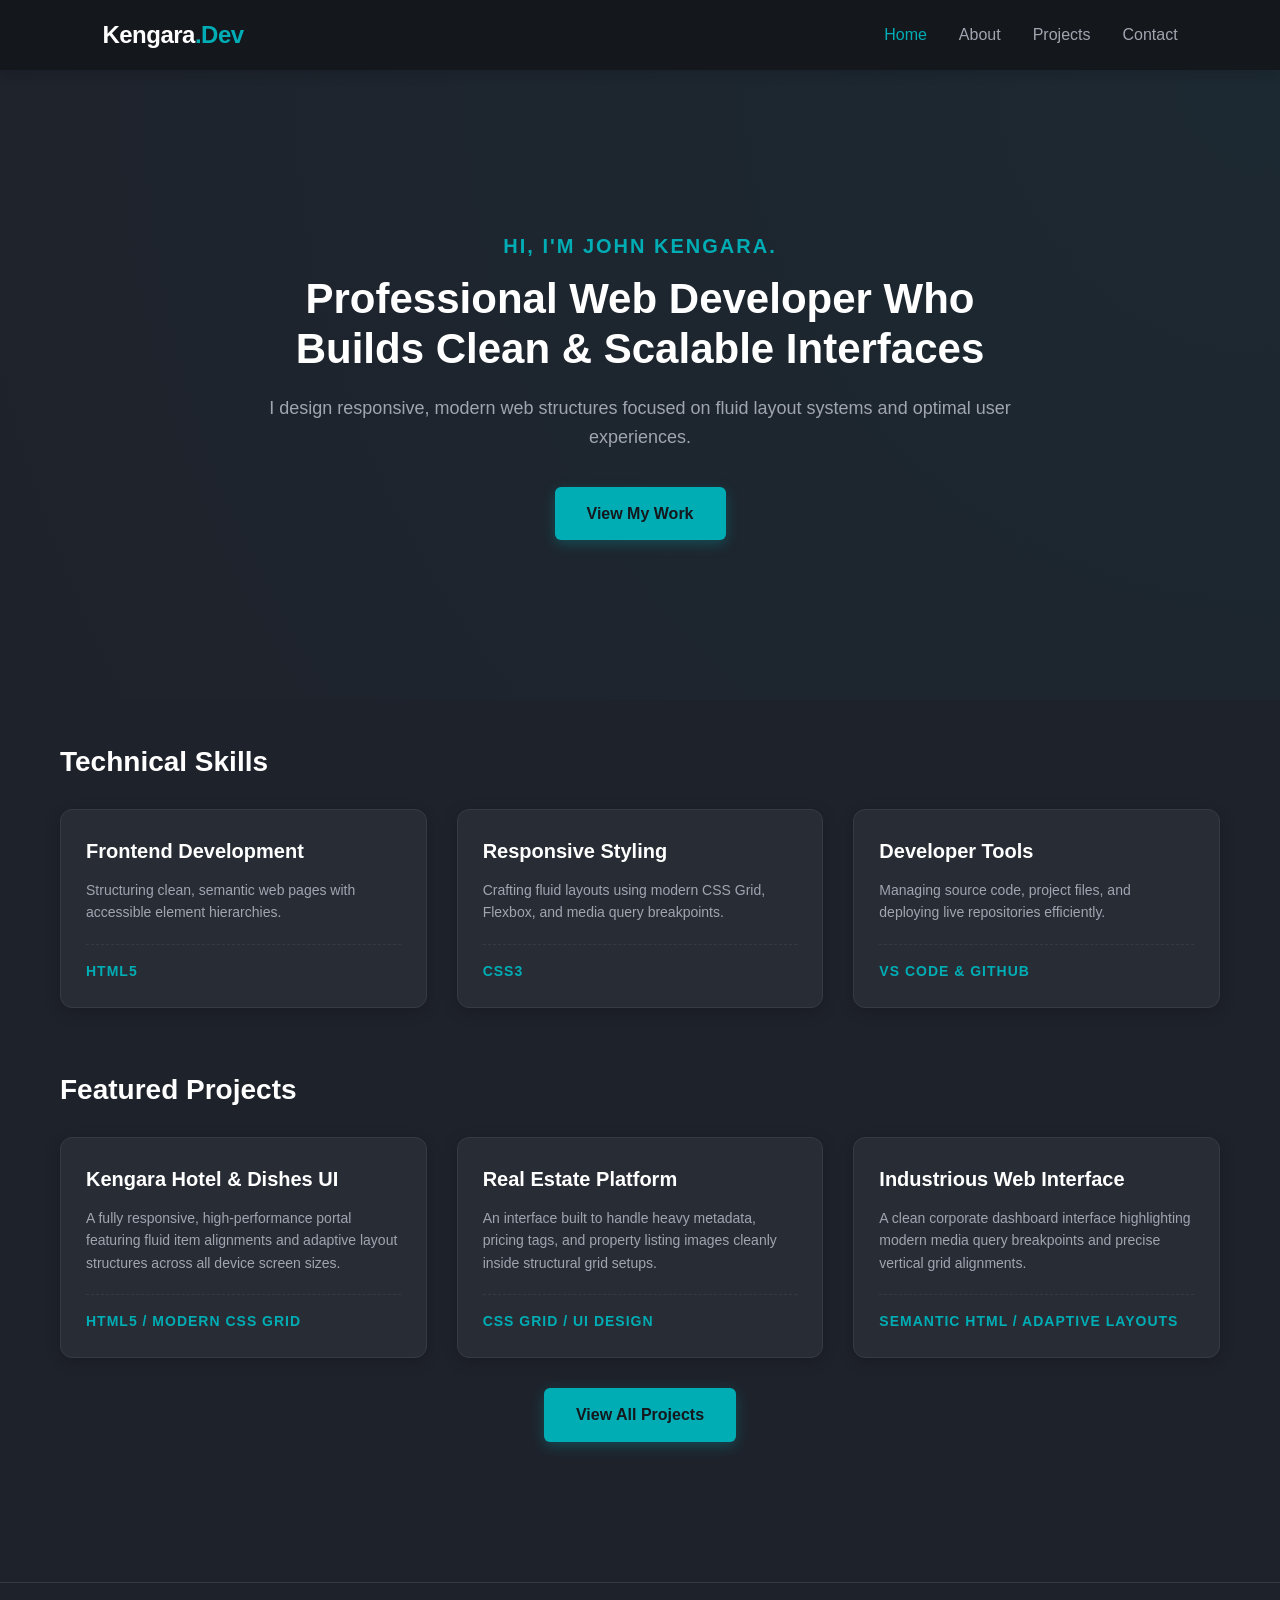
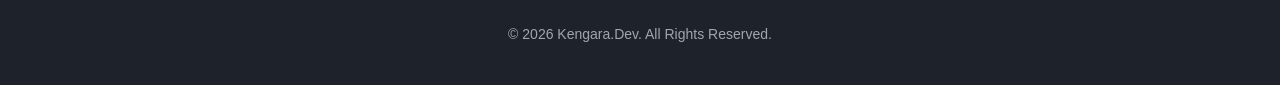
==== index.html @ b73ce6e4 "first commit" ====
<!DOCTYPE html>
<html lang="en">
<head>
    <meta charset="UTF-8">
    <meta name="viewport" content="width=device-width, initial-scale=1.0">
    <title>Kengara | Professional Web Developer</title>
    <link rel="stylesheet" href="style.css">
</head>
<body>

    <header class="navbar">
        <div class="logo">Kengara<span>.Dev</span></div>
        <nav>
            <ul class="navmenu">
                <li><a href="index.html" class="active">Home</a></li>
                <li><a href="about.html">About</a></li>
                <li><a href="projects.html">Projects</a></li>
                <li><a href="contact.html">Contact</a></li>
            </ul>
        </nav>
    </header>


    <section class="hero">
        <div class="herocontent">
            <h1>Hi, I'm John Kengara.</h1>
            <h2>Professional Web Developer Who Builds Clean & Scalable Interfaces</h2>
            <p>I design responsive, modern web structures focused on fluid layout systems and optimal user experiences.</p>
            <a href="projects.html" class="ctabtn">View My Work</a>
        </div>
    </section>


    <main class="portfolio-container">


        <section class="portfolio-section">
            <h2 class="sectiontitle">Technical Skills</h2>
            
            <div class="skills-grid">
                

                <div class="skill-card">
                    <div class="card-info">
                        <h3 class="skill-name">Frontend Development</h3>
                        <p class="skill-desc">Structuring clean, semantic web pages with accessible element hierarchies.</p>
                        <span class="skill-tech">HTML5</span>
                    </div>
                </div>


                <div class="skill-card">
                    <div class="card-info">
                        <h3 class="skill-name">Responsive Styling</h3>
                        <p class="skill-desc">Crafting fluid layouts using modern CSS Grid, Flexbox, and media query breakpoints.</p>
                        <span class="skill-tech">CSS3</span>
                    </div>
                </div>


                <div class="skill-card">
                    <div class="card-info">
                        <h3 class="skill-name">Developer Tools</h3>
                        <p class="skill-desc">Managing source code, project files, and deploying live repositories efficiently.</p>
                        <span class="skill-tech">VS Code & GitHub</span>
                    </div>
                </div>

            </div>
         </section> 

        <section class="portfolio-section">
            <h2 class="sectiontitle">Featured Projects</h2>
            
            <div class="projects-grid">
                
                <div class="project-card">
                    <div class="card-info">
                        <h3 class="project-title">Kengara Hotel & Dishes UI</h3>
                        <p class="project-desc">A fully responsive, high-performance portal featuring fluid item alignments and adaptive layout structures across all device screen sizes.</p>
                        <span class="project-tech">HTML5 / Modern CSS Grid</span>
                    </div>
                </div>

                <div class="project-card">
                    <div class="card-info">
                        <h3 class="project-title">Real Estate Platform</h3>
                        <p class="project-desc">An interface built to handle heavy metadata, pricing tags, and property listing images cleanly inside structural grid setups.</p>
                        <span class="project-tech">CSS Grid / UI Design</span>
                    </div>
                </div>

                <div class="project-card">
                    <div class="card-info">
                        <h3 class="project-title">Industrious Web Interface</h3>
                        <p class="project-desc">A clean corporate dashboard interface highlighting modern media query breakpoints and precise vertical grid alignments.</p>
                        <span class="project-tech">Semantic HTML / Adaptive Layouts</span>
                    </div>
                </div>

            </div> 
            
            <div style="margin-top: 30px; text-align: center;">
                <a href="projects.html" class="ctabtn">View All Projects</a>
            </div>
        </section>


    </main> 


    <footer class="footer">
        <p>&copy; 2026 Kengara.Dev. All Rights Reserved.</p>
    </footer>

</body>
</html>
---- style.css ----
* {
    margin: 0;
    padding: 0;
    box-sizing: border-box;
    font-family: 'Segoe UI', Tahoma, Geneva, Verdana, sans-serif;
}
body {
    background-color: #1e222b; 
    color: #e1e4e8;       
    line-height: 1.6;
    padding-top: 70px;        
}
.navbar {
    position: fixed;
    top: 0;
    left: 0;
    width: 100%;
    height: 70px;
    background-color: #14171c;
    display: flex;
    justify-content: space-between;
    align-items: center;
    padding: 0 8%;
    box-shadow: 0 4px 12px rgba(0, 0, 0, 0.15);
    z-index: 1000;
}
.logo {
    font-size: 24px;
    font-weight: 700;
    color: #ffffff;
    letter-spacing: -0.5px;
}

.logo span {
    color: #00adb5; 
}
.navmenu {
    display: flex;
    list-style: none;
    gap: 32px;
}
.navmenu a {
    text-decoration: none;
    color: #a0a5b0;
    font-weight: 500;
    font-size: 16px;
    transition: color 0.3s ease; 
}
.navmenu a:hover,
.navmenu a.active {
    color: #00adb5; 
}
.hero {
    min-height: 70vh;
    display: flex;
    align-items: center;
    justify-content: center;
    padding: 60px 20px;
    background: radial-gradient(circle at top right, rgba(0, 173, 181, 0.05), transparent); 
    text-align: center;
}
.herocontent {
    max-width: 800px;
}
.herocontent h1 {
    font-size: 20px;
    color: #00adb5;
    font-weight: 600;
    text-transform: uppercase;
    letter-spacing: 2px;
    margin-bottom: 12px;
}
.herocontent h2 {
    font-size: 42px;
    color: #ffffff;
    font-weight: 700;
    line-height: 1.2;
    margin-bottom: 20px;
}
.herocontent p {
    font-size: 18px;
    color: #a0a5b0;
    margin-bottom: 35px;
    font-weight: 300;
}
.ctabtn {
    display: inline-block;
    text-decoration: none;
    background-color: #00adb5;
    color: #14171c;
    padding: 14px 32px;
    font-size: 16px;
    font-weight: 600;
    border-radius: 6px;
    box-shadow: 0 4px 14px rgba(0, 173, 181, 0.3);
    transition: transform 0.2s ease, background-color 0.2s ease, box-shadow 0.2s ease;
}
.ctabtn:hover {
    background-color: #00cfd8;
    transform: translateY(-2px);
    box-shadow: 0 6px 20px rgba(0, 173, 181, 0.4);
}
.portfolio-container {
    max-width: 1200px;
    margin: 0 auto;
    padding: 40px 20px;
}
.portfolio-section {
    margin-bottom: 60px;
}
.sectiontitle {
    font-size: 28px;
    color: #ffffff;
    margin-bottom: 24px;
    position: relative;
    font-weight: 600;
}
.skills-grid,
.projects-grid {
    display: grid;
    grid-template-columns: repeat(auto-fit, minmax(300px, 1fr)); 
    gap: 30px;
}
.skill-card,
.project-card {
    background-color: #282c34; 
    border: 1px solid #353b45;
    border-radius: 12px;
    overflow: hidden;
    box-shadow: 0 4px 15px rgba(0,0,0,0.2);
    transition: transform 0.3s ease, box-shadow 0.3s ease; 
    display: flex; 
    flex-direction: column;
}
.skill-card:hover,
.project-card:hover {
    transform: translateY(-5px);  
    box-shadow: 0 12px 24px rgba(0, 173, 181, 0.15); 
}

.card-info {
    padding: 25px;
    display: flex;
    flex-direction: column;
    flex-grow: 1;
}
.skill-name,
.project-title {
    font-size: 20px;
    font-weight: 600;
    color: #ffffff;
    margin-bottom: 12px;
}
.skill-desc,
.project-desc {
    font-size: 14px;
    color: #a0a5b0;
    margin-bottom: 20px;
    flex-grow: 1;
}
.skill-tech,
.project-tech {
    display: inline-block;   
    font-size: 14px;
    font-weight: 700;
    color: #00adb5; 
    text-transform: uppercase;
    letter-spacing: 1px;
    border-top: 1px dashed #353b45;
    padding-top: 15px;
    margin-top: auto;         
    width: 100%;            
}
.footer {
    text-align: center;
    padding: 40px 20px;
    color: #a0a5b0;
    font-size: 14px;
    border-top: 1px solid #353b45;
    margin-top: 40px;
}
/* ==========================================
   CONTACT FORM STYLING
   ========================================== */
.contact-container {
    max-width: 600px;
    margin: 0 auto;
    background-color: #282c34;
    border: 1px solid #353b45;
    border-radius: 12px;
    padding: 30px;
    box-shadow: 0 4px 15px rgba(0,0,0,0.2);
}

.form-group {
    margin-bottom: 20px;
}

.form-group label {
    display: block;
    color: #ffffff;
    font-size: 14px;
    font-weight: 600;
    margin-bottom: 8px;
}

.form-group input,
.form-group textarea {
    width: 100%;
    padding: 12px;
    background-color: #1e222b;
    border: 1px solid #353b45;
    border-radius: 6px;
    color: #e1e4e8;
    font-size: 15px;
    transition: border-color 0.3s ease;
}

.form-group input:focus,
.form-group textarea:focus {
    outline: none;
    border-color: #00adb5;
}

.submit-btn {
    width: 100%;
    background-color: #00adb5;
    color: #14171c;
    border: none;
    padding: 14px;
    font-size: 16px;
    font-weight: 600;
    border-radius: 6px;
    cursor: pointer;
    box-shadow: 0 4px 14px rgba(0, 173, 181, 0.3);
    transition: transform 0.2s ease, background-color 0.2s ease;
}

.submit-btn:hover {
    background-color: #00cfd8;
    transform: translateY(-2px);
}

.social-links-container {
    text-align: center;
    margin-top: 40px;
}

.social-links-container a {
    color: #00adb5;
    text-decoration: none;
    margin: 0 15px;
    font-weight: 600;
    transition: color 0.3s ease;
}

.social-links-container a:hover {
    color: #00cfd8;
}
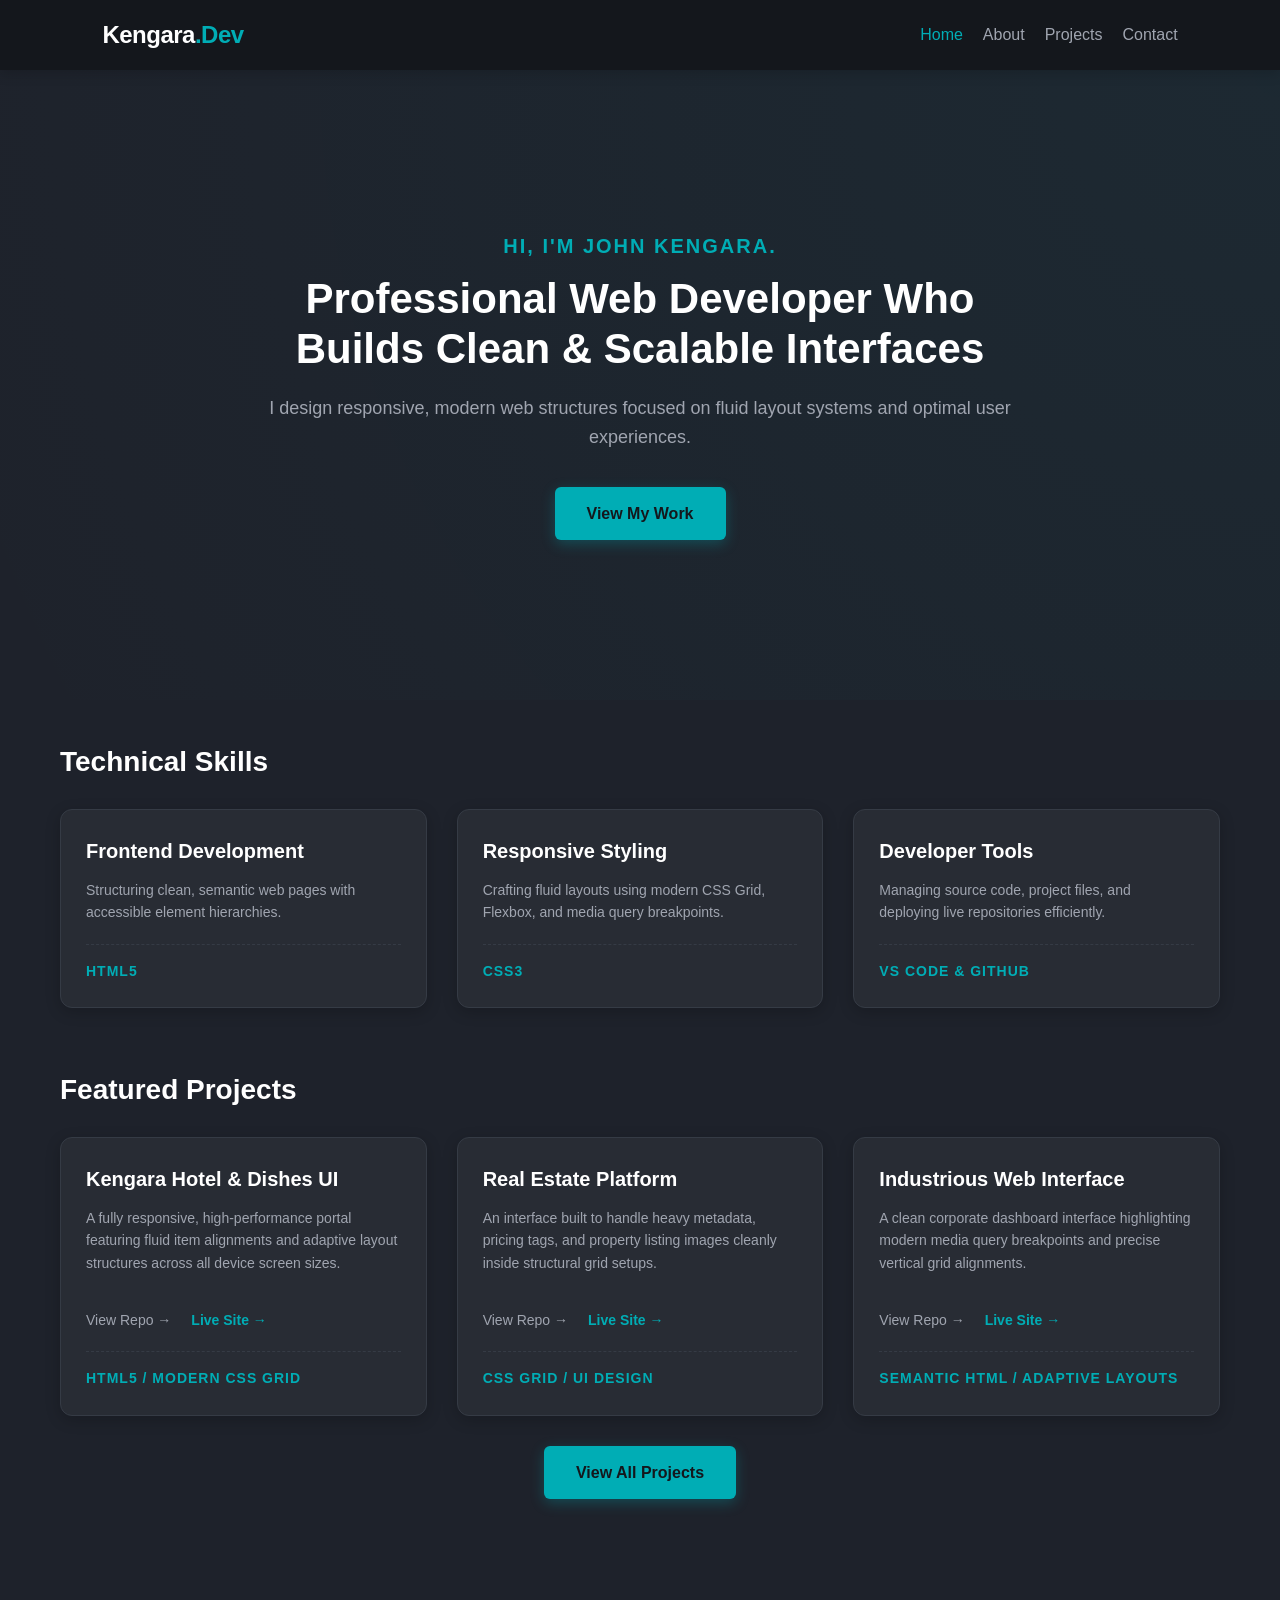
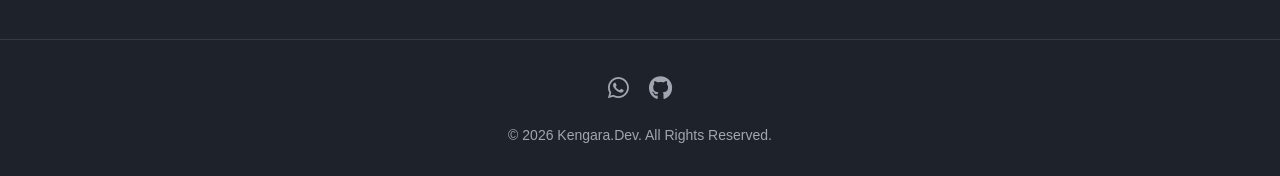
==== commit 0f8c096b: "feat: complete project live links and structural footer icons" ====
--- a/index.html
+++ b/index.html
@@ -5,6 +5,7 @@
     <meta name="viewport" content="width=device-width, initial-scale=1.0">
     <title>Kengara | Professional Web Developer</title>
     <link rel="stylesheet" href="style.css">
+    <link rel="stylesheet" href="https://cdnjs.cloudflare.com/ajax/libs/font-awesome/6.4.2/css/all.min.css">
 </head>
 <body>
 
@@ -20,7 +21,6 @@
         </nav>
     </header>
 
-
     <section class="hero">
         <div class="herocontent">
             <h1>Hi, I'm John Kengara.</h1>
@@ -30,16 +30,12 @@
         </div>
     </section>
 
-
     <main class="portfolio-container">
-
 
         <section class="portfolio-section">
             <h2 class="sectiontitle">Technical Skills</h2>
             
             <div class="skills-grid">
-                
-
                 <div class="skill-card">
                     <div class="card-info">
                         <h3 class="skill-name">Frontend Development</h3>
@@ -47,7 +43,6 @@
                         <span class="skill-tech">HTML5</span>
                     </div>
                 </div>
-
 
                 <div class="skill-card">
                     <div class="card-info">
@@ -57,7 +52,6 @@
                     </div>
                 </div>
 
-
                 <div class="skill-card">
                     <div class="card-info">
                         <h3 class="skill-name">Developer Tools</h3>
@@ -65,7 +59,6 @@
                         <span class="skill-tech">VS Code & GitHub</span>
                     </div>
                 </div>
-
             </div>
          </section> 
 
@@ -78,6 +71,10 @@
                     <div class="card-info">
                         <h3 class="project-title">Kengara Hotel & Dishes UI</h3>
                         <p class="project-desc">A fully responsive, high-performance portal featuring fluid item alignments and adaptive layout structures across all device screen sizes.</p>
+                        <div style="margin-top: 15px; margin-bottom: 20px; display: flex; gap: 20px;">
+                            <a href="https://github.com/Kengaraa/HOTEL" target="_blank" style="color: #a0a5b0; text-decoration: none; font-size: 14px; font-weight: 500;">View Repo &rarr;</a>
+                            <a href="https://kengaraa.github.io/HOTEL/" target="_blank" style="color: #00adb5; text-decoration: none; font-weight: 600; font-size: 14px;">Live Site &rarr;</a>
+                        </div>
                         <span class="project-tech">HTML5 / Modern CSS Grid</span>
                     </div>
                 </div>
@@ -86,6 +83,10 @@
                     <div class="card-info">
                         <h3 class="project-title">Real Estate Platform</h3>
                         <p class="project-desc">An interface built to handle heavy metadata, pricing tags, and property listing images cleanly inside structural grid setups.</p>
+                        <div style="margin-top: 15px; margin-bottom: 20px; display: flex; gap: 20px;">
+                            <a href="https://github.com/Kengaraa/REAL-ESTATE" target="_blank" style="color: #a0a5b0; text-decoration: none; font-size: 14px; font-weight: 500;">View Repo &rarr;</a>
+                            <a href="https://kengaraa.github.io/REAL-ESTATE/" target="_blank" style="color: #00adb5; text-decoration: none; font-weight: 600; font-size: 14px;">Live Site &rarr;</a>
+                        </div>
                         <span class="project-tech">CSS Grid / UI Design</span>
                     </div>
                 </div>
@@ -94,6 +95,10 @@
                     <div class="card-info">
                         <h3 class="project-title">Industrious Web Interface</h3>
                         <p class="project-desc">A clean corporate dashboard interface highlighting modern media query breakpoints and precise vertical grid alignments.</p>
+                        <div style="margin-top: 15px; margin-bottom: 20px; display: flex; gap: 20px;">
+                            <a href="https://github.com/Kengaraa/Industrious" target="_blank" style="color: #a0a5b0; text-decoration: none; font-size: 14px; font-weight: 500;">View Repo &rarr;</a>
+                            <a href="https://kengaraa.github.io/Industrious/" target="_blank" style="color: #00adb5; text-decoration: none; font-weight: 600; font-size: 14px;">Live Site &rarr;</a>
+                        </div>
                         <span class="project-tech">Semantic HTML / Adaptive Layouts</span>
                     </div>
                 </div>
@@ -105,11 +110,17 @@
             </div>
         </section>
 
-
     </main> 
 
-
     <footer class="footer">
+        <div class="footer-socials">
+            <a href="https://wa.me/254743986398" target="_blank" aria-label="WhatsApp">
+                <i class="fa-brands fa-whatsapp"></i>
+            </a>
+            <a href="https://github.com/Kengaraa" target="_blank" aria-label="GitHub">
+                <i class="fa-brands fa-github"></i>
+            </a>
+        </div>
         <p>&copy; 2026 Kengara.Dev. All Rights Reserved.</p>
     </footer>
 
--- a/style.css
+++ b/style.css
@@ -173,15 +173,34 @@
 }
 .footer {
     text-align: center;
-    padding: 40px 20px;
+    padding: 30px 20px;
     color: #a0a5b0;
     font-size: 14px;
     border-top: 1px solid #353b45;
     margin-top: 40px;
-}
-/* ==========================================
-   CONTACT FORM STYLING
-   ========================================== */
+    display: flex;
+    flex-direction: column;
+    align-items: center;
+    gap: 15px;
+}
+
+.footer-socials {
+    display: flex;
+    gap: 20px;
+}
+.footer-socials a {
+    color: #a0a5b0;
+    font-size: 24px; 
+    text-decoration: none;
+    transition: color 0.3s ease, transform 0.2s ease;
+    display: inline-block;
+}
+
+.footer-socials a:hover {
+    color: #00adb5;
+    transform: translateY(-3px); 
+}
+
 .contact-container {
     max-width: 600px;
     margin: 0 auto;
@@ -256,4 +275,50 @@
 
 .social-links-container a:hover {
     color: #00cfd8;
+}
+.navmenu {
+    display: flex;
+    list-style: none;
+    gap: 20px;
+}
+@media (max-width: 768px) {
+    body {
+        padding-top: 120px; 
+    }
+
+    .navbar {
+        flex-direction: column;
+        align-items: center;
+        text-align: center;
+        padding: 15px 15px;
+        gap: 10px; 
+        height: auto; /* Change from 70px to auto so it fits both rows perfectly */
+    }
+
+    .navmenu {
+        flex-direction: row; 
+        flex-wrap: wrap; 
+        justify-content: center;
+        gap: 15px;
+        margin: 0;
+        padding: 0;
+        width: 100%;
+    }
+    
+    .hero {
+        padding: 40px 15px;
+        min-height: auto;
+    }
+
+    .herocontent h1 {
+        font-size: 14px; /* Fixes uppercase headline size on small screens */
+    }
+
+    .herocontent h2 {
+        font-size: 28px !important; /* Prevents huge text from clipping on small screens */
+    }
+
+    .skills-grid, .projects-grid {
+        grid-template-columns: 1fr !important;
+    }
 }
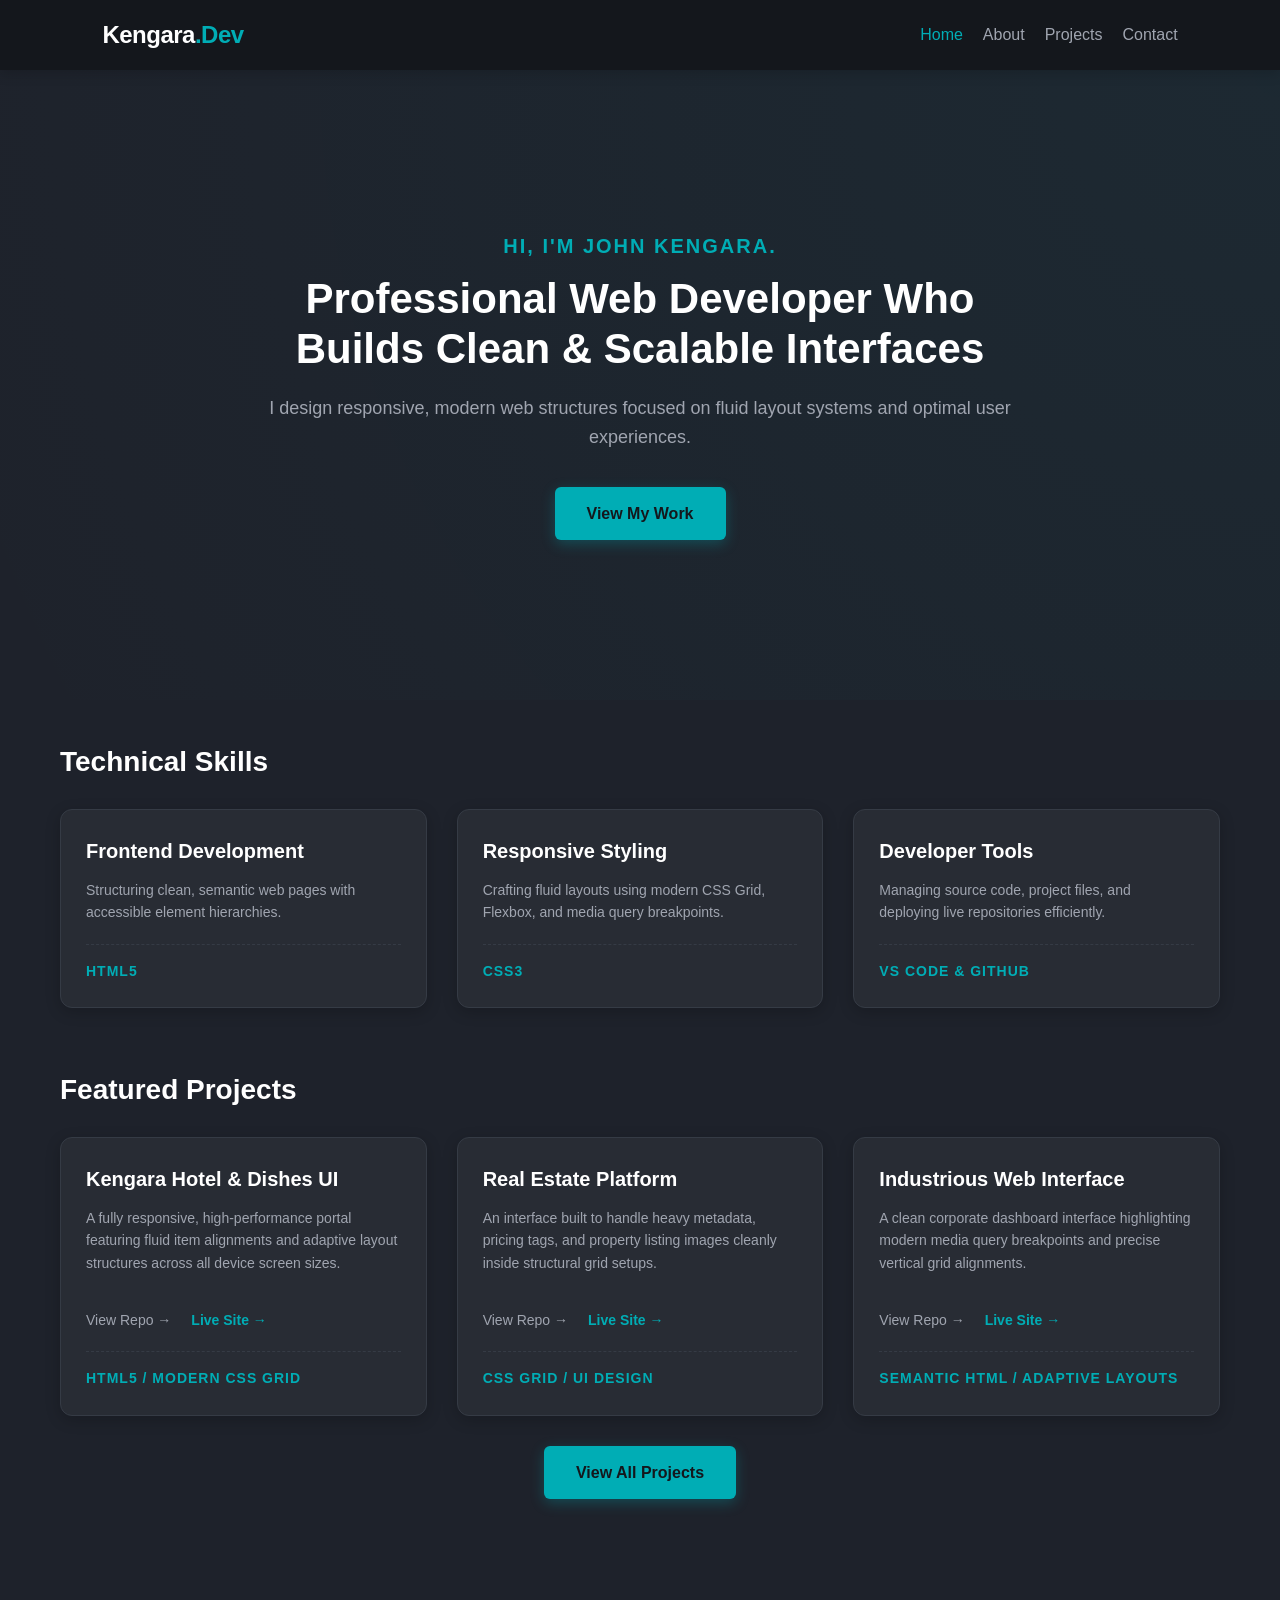
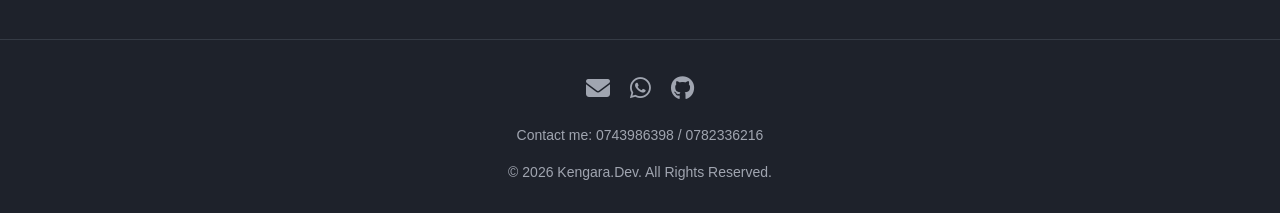
==== commit 76058d71: "feat: complete project live links and structural footer icons with email" ====
--- a/index.html
+++ b/index.html
@@ -112,17 +112,21 @@
 
     </main> 
 
-    <footer class="footer">
-        <div class="footer-socials">
-            <a href="https://wa.me/254743986398" target="_blank" aria-label="WhatsApp">
-                <i class="fa-brands fa-whatsapp"></i>
-            </a>
-            <a href="https://github.com/Kengaraa" target="_blank" aria-label="GitHub">
-                <i class="fa-brands fa-github"></i>
-            </a>
-        </div>
-        <p>&copy; 2026 Kengara.Dev. All Rights Reserved.</p>
-    </footer>
+<footer class="footer">
+    <div class="footer-socials">
+        <a href="mailto:johnkengara07@gmail.com" aria-label="Email">
+            <i class="fa-solid fa-envelope"></i>
+        </a>
+        <a href="https://wa.me/254743986398" target="_blank" aria-label="WhatsApp">
+            <i class="fa-brands fa-whatsapp"></i>
+        </a>
+        <a href="https://github.com/Kengaraa" target="_blank" aria-label="GitHub">
+            <i class="fa-brands fa-github"></i>
+        </a>
+    </div>
+    <p>Contact me: 0743986398 / 0782336216</p>
+    <p>&copy; 2026 Kengara.Dev. All Rights Reserved.</p>
+</footer>
 
 </body>
 </html>
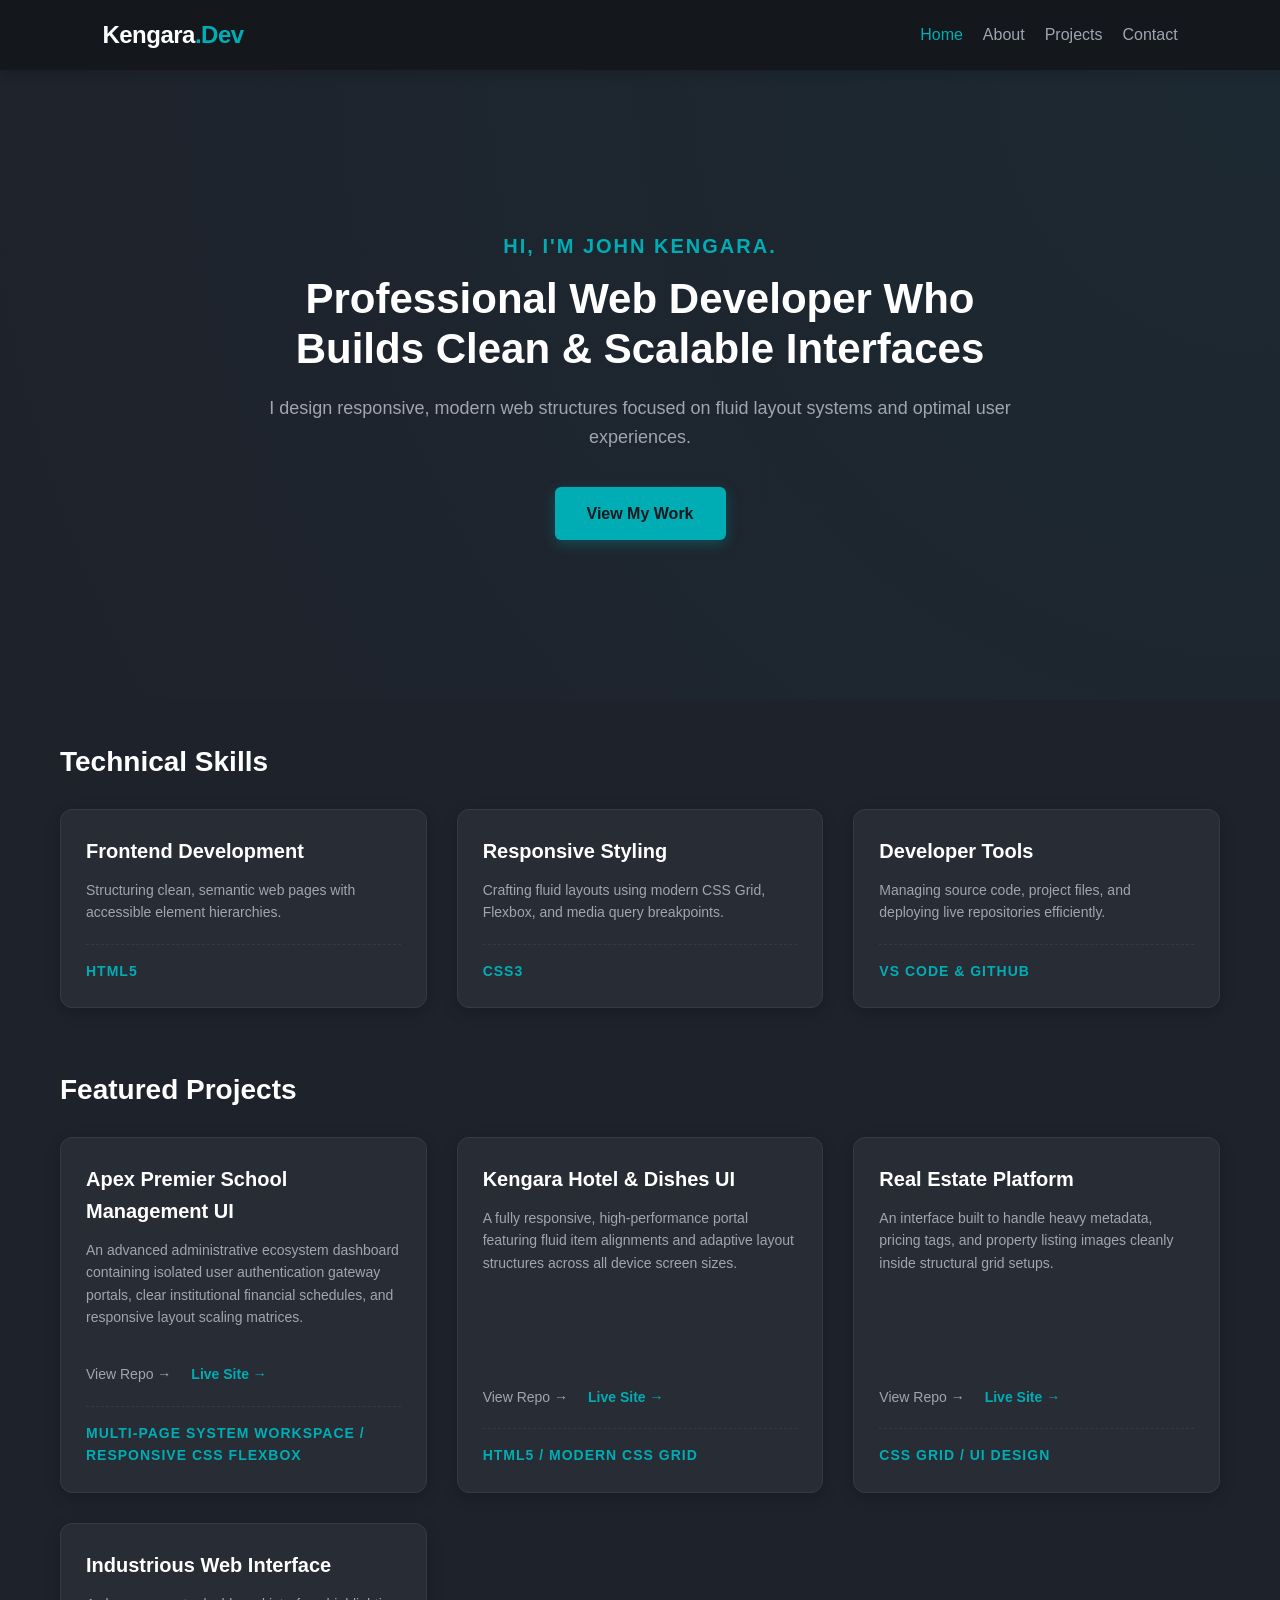
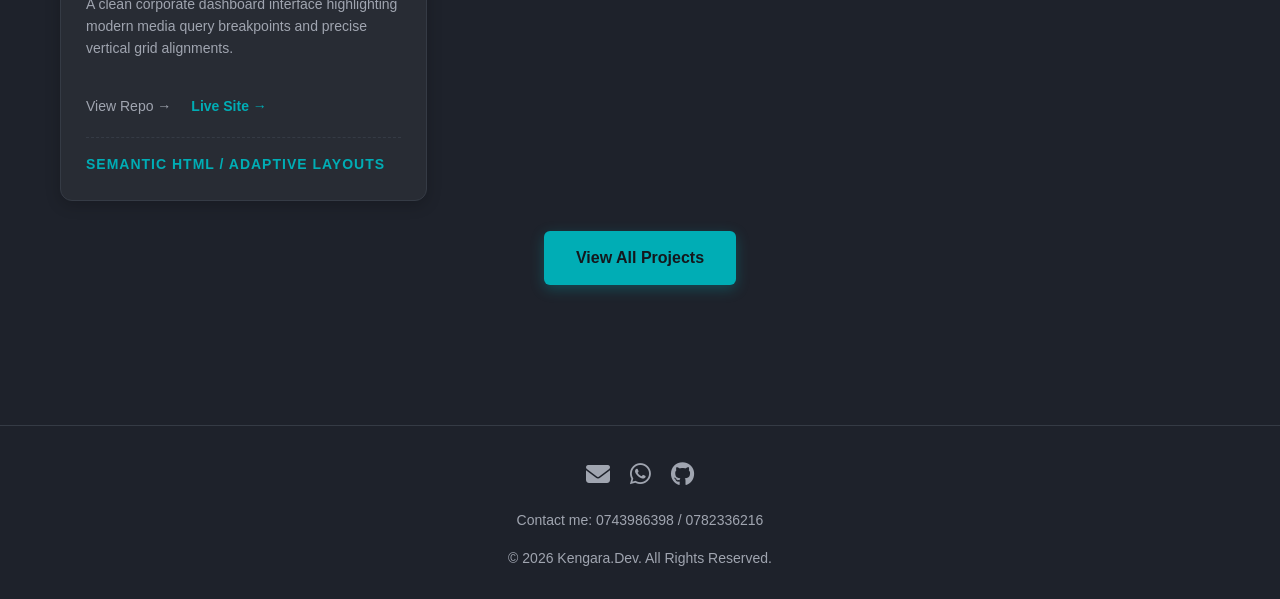
==== commit 56570638: "feat: add Apex Premier School UI to portfolio layout grids" ====
--- a/index.html
+++ b/index.html
@@ -66,6 +66,21 @@
             <h2 class="sectiontitle">Featured Projects</h2>
             
             <div class="projects-grid">
+       
+           <div class="project-card">
+             <div class="card-info">
+              <h3 class="project-title">Apex Premier School Management UI</h3>
+              <p class="project-desc">
+            An advanced administrative ecosystem dashboard containing isolated user authentication gateway portals, clear institutional financial schedules, and responsive layout scaling matrices.
+              </p>
+              <div style="margin-top: 15px; margin-bottom: 20px; display: flex; gap: 20px;">
+            <a href="https://github.com/Kengaraa/School-Management-UI" target="_blank" style="color: #a0a5b0; text-decoration: none; font-size: 14px; font-weight: 500;">View Repo &rarr;</a>
+            <a href="https://kengaraa.github.io/School-Management-UI/" target="_blank" style="color: #00adb5; text-decoration: none; font-weight: 600; font-size: 14px;">Live Site &rarr;</a>
+        </div>
+        <span class="project-tech">Multi-Page System Workspace / Responsive CSS Flexbox</span>
+             </div>
+                </div>
+
                 
                 <div class="project-card">
                     <div class="card-info">
